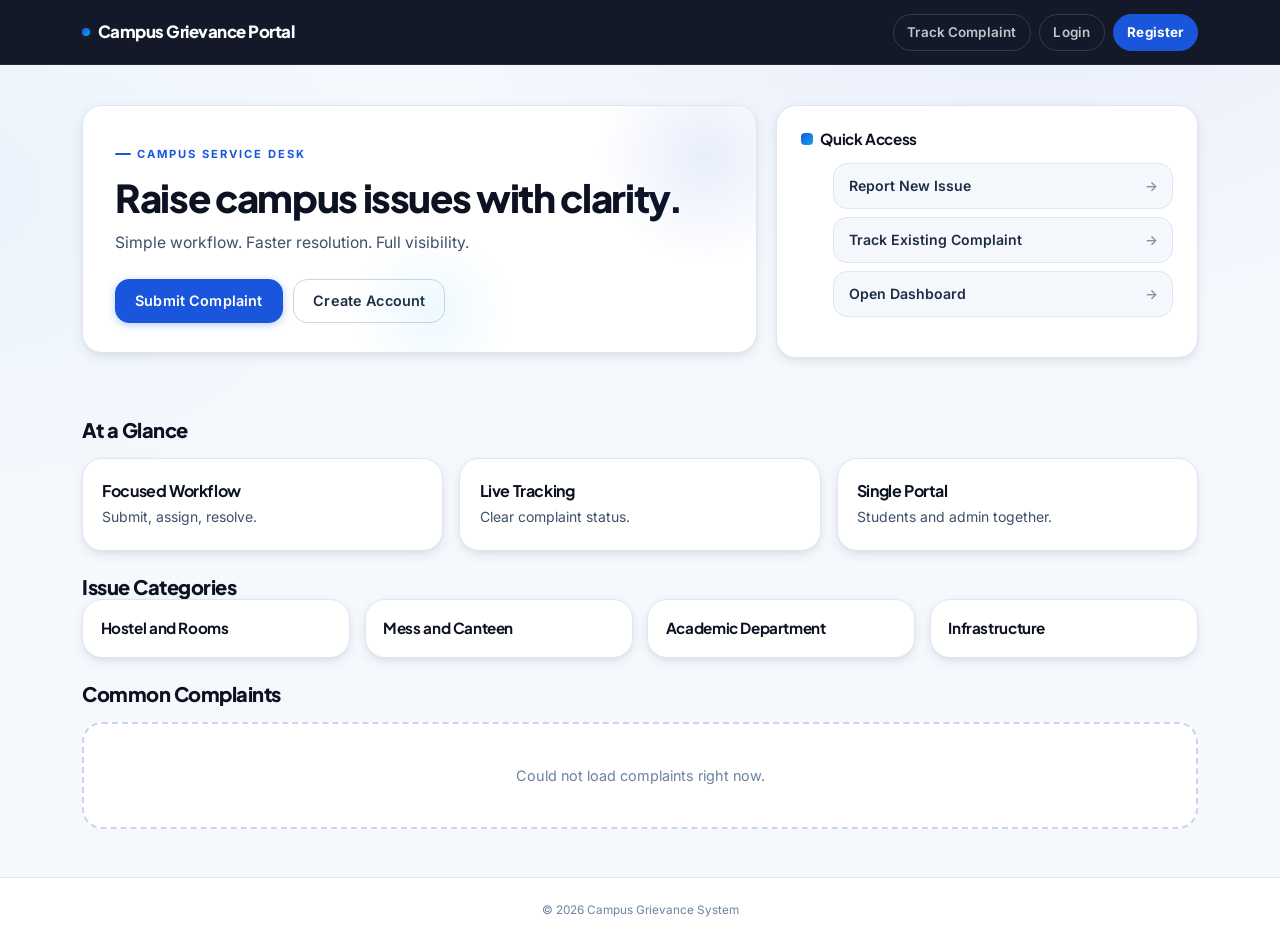
==== index.html @ 71f77e90 "Initial commit" ====
<!DOCTYPE html>
<html lang="en">
<head>
    <meta charset="UTF-8">
    <meta name="viewport" content="width=device-width, initial-scale=1.0">
    <meta name="csrf-endpoint" content="php/csrf_token.php">
    <title>Campus Issue & Grievance System</title>
    <link href="https://cdn.jsdelivr.net/npm/bootstrap@5.3.2/dist/css/bootstrap.min.css" rel="stylesheet">
    <link href="assets/css/style.css" rel="stylesheet">
</head>
<body>

<nav class="main-nav">
    <div class="container nav-row">
        <a class="brand" href="#">Campus Grievance Portal</a>
        <div class="nav-actions">
            <a href="track_status.html" class="nav-link-btn">Track Complaint</a>
            <a href="login.html" class="nav-link-btn">Login</a>
            <a href="register.html" class="nav-link-btn nav-link-btn-solid">Register</a>
        </div>
    </div>
</nav>

<header class="hero">
    <div class="container hero-grid">
        <div class="hero-main fade-slide">
            <p class="eyebrow">Campus service desk</p>
            <h1>Raise campus issues with clarity.</h1>
            <p class="hero-copy">Simple workflow. Faster resolution. Full visibility.</p>
            <div class="hero-cta">
                <a href="submit_complaint.html" class="action-btn action-btn-primary">Submit Complaint</a>
                <a href="register.html" class="action-btn">Create Account</a>
            </div>
        </div>
        <aside class="hero-panel fade-slide">
            <h2>Quick Access</h2>
            <ul class="panel-list">
                <li><a href="submit_complaint.html">Report New Issue</a></li>
                <li><a href="track_status.html">Track Existing Complaint</a></li>
                <li><a href="dashboard.html">Open Dashboard</a></li>
            </ul>
        </aside>
    </div>
</header>

<main class="container main-content">
    <section class="content-section">
        <div class="section-head">
            <h2 class="section-title">At a Glance</h2>
        </div>
        <div class="steps-grid">
            <article class="step-card">
                <h3>Focused Workflow</h3>
                <p>Submit, assign, resolve.</p>
            </article>
            <article class="step-card">
                <h3>Live Tracking</h3>
                <p>Clear complaint status.</p>
            </article>
            <article class="step-card">
                <h3>Single Portal</h3>
                <p>Students and admin together.</p>
            </article>
        </div>
    </section>

    <section class="content-section">
        <h2 class="section-title">Issue Categories</h2>
        <div class="info-grid">
            <article class="info-card">
                <h3>Hostel and Rooms</h3>
            </article>
            <article class="info-card">
                <h3>Mess and Canteen</h3>
            </article>
            <article class="info-card">
                <h3>Academic Department</h3>
            </article>
            <article class="info-card">
                <h3>Infrastructure</h3>
            </article>
        </div>
    </section>

    <section class="content-section">
        <div class="section-head">
            <h2 class="section-title">Common Complaints</h2>
        </div>
        <div id="commonComplaintsList" class="row g-3">
            <div class="col-12">
                <div class="common-empty">Loading public complaints...</div>
            </div>
        </div>
    </section>
</main>

<footer class="main-footer">
    <div class="container">
        <small>&copy; 2026 Campus Grievance System</small>
    </div>
</footer>

<script src="assets/js/csrf.js"></script>
<script>
const commonComplaintsList = document.getElementById("commonComplaintsList");

function escapeHtml(value) {
    const div = document.createElement("div");
    div.textContent = value == null ? "" : String(value);
    return div.innerHTML;
}

function renderPublicComplaints(items) {
    if (!items || items.length === 0) {
        commonComplaintsList.innerHTML = `
            <div class="col-12">
                <div class="common-empty">No public complaints available yet.</div>
            </div>
        `;
        return;
    }

    commonComplaintsList.innerHTML = items.map((item) => `
        <div class="col-12 col-lg-6">
            <div class="common-complaint-card p-3 h-100">
                <div class="d-flex justify-content-between align-items-start gap-2 mb-2">
                    <div>
                        <span class="badge text-bg-dark">${escapeHtml(item.category)}</span>
                    </div>
                    <span class="vote-pill">Upvotes: ${item.upvotes}</span>
                </div>
                <p class="mb-3 text-muted">${escapeHtml(item.description)}</p>
                <button class="btn btn-outline-primary btn-sm" onclick="upvoteComplaint(${item.id})">Upvote This Issue</button>
            </div>
        </div>
    `).join("");
}

async function loadPublicComplaints() {
    try {
        const response = await fetch("php/public_complaints_feed.php");
        const payload = await response.json();
        if (!payload.success) {
            throw new Error("Unable to load complaints");
        }
        renderPublicComplaints(payload.data);
    } catch (error) {
        commonComplaintsList.innerHTML = `
            <div class="col-12">
                <div class="common-empty">Could not load complaints right now.</div>
            </div>
        `;
    }
}

async function upvoteComplaint(complaintId) {
    const voterEmail = prompt("Enter your registered email to upvote this issue:");
    if (!voterEmail) {
        return;
    }

    try {
        const csrfToken = await window.getCsrfToken();
        const formData = new FormData();
        formData.append("complaint_id", complaintId);
        formData.append("voter_email", voterEmail);
        formData.append("csrf_token", csrfToken);

        const response = await fetch("php/upvote_complaint.php", {
            method: "POST",
            body: formData
        });
        const payload = await response.json();
        alert(payload.message || "Vote processed");
        await loadPublicComplaints();
    } catch (error) {
        alert("Unable to process upvote right now.");
    }
}

loadPublicComplaints();
</script>

</body>
</html>
---- assets/css/style.css ----
/* =====================================================
   Campus Grievance Portal — Design System v2
   Professional · Modern · Premium
   ===================================================== */

@import url("https://fonts.googleapis.com/css2?family=Inter:wght@300;400;500;600;700;800&family=Plus+Jakarta+Sans:wght@600;700;800&display=swap");

/* ─── Design Tokens ─────────────────────────────────── */
:root {
    /* Brand palette */
    --ink:           #0c1222;
    --ink-80:        #1e2d45;
    --ink-60:        #3e5068;
    --ink-40:        #6b82a0;
    --ink-20:        #a9bcd4;

    --surface:       #ffffff;
    --surface-2:     #f5f8fd;
    --surface-3:     #edf2f9;

    --border:        #dde6f2;
    --border-2:      #cad5e8;

    --primary:       #1a56db;
    --primary-dark:  #1542b3;
    --primary-soft:  #e8f0fe;
    --primary-glow:  rgba(26, 86, 219, 0.25);

    --accent:        #0ea5e9;
    --accent-soft:   #e0f7fe;

    --gold:          #f59e0b;
    --gold-soft:     #fef3c7;

    --success:       #059669;
    --success-soft:  #d1fae5;
    --warn:          #d97706;
    --danger:        #dc2626;

    /* Shadows */
    --shadow-xs:  0 1px 3px rgba(12, 18, 34, 0.06), 0 1px 2px rgba(12, 18, 34, 0.04);
    --shadow-sm:  0 4px 12px rgba(12, 18, 34, 0.08), 0 2px 4px rgba(12, 18, 34, 0.04);
    --shadow-md:  0 12px 32px rgba(12, 18, 34, 0.12), 0 4px 8px rgba(12, 18, 34, 0.06);
    --shadow-lg:  0 24px 56px rgba(12, 18, 34, 0.16), 0 8px 16px rgba(12, 18, 34, 0.08);
    --shadow-glow: 0 0 0 3px var(--primary-glow);

    /* Radii */
    --r-sm:  8px;
    --r-md:  14px;
    --r-lg:  20px;
    --r-xl:  28px;
    --r-full: 9999px;

    /* Motion */
    --ease:     cubic-bezier(0.25, 0.46, 0.45, 0.94);
    --spring:   cubic-bezier(0.34, 1.56, 0.64, 1);
    --dur-fast: 150ms;
    --dur-med:  260ms;
    --dur-slow: 420ms;
}

/* ─── Reset & Base ──────────────────────────────────── */
*, *::before, *::after { box-sizing: border-box; margin: 0; padding: 0; }

html { scroll-behavior: smooth; }

body {
    font-family: "Inter", "Segoe UI", system-ui, sans-serif;
    font-size: 15px;
    line-height: 1.65;
    color: var(--ink);
    background: var(--surface-2);
    min-height: 100vh;
    -webkit-font-smoothing: antialiased;
}

h1, h2, h3, h4, h5, h6,
.brand, .navbar-brand {
    font-family: "Plus Jakarta Sans", "Inter", sans-serif;
    letter-spacing: -0.025em;
    line-height: 1.2;
    color: var(--ink);
}

img { max-width: 100%; }
a { color: var(--primary); transition: color var(--dur-fast) var(--ease); }
a:hover { color: var(--primary-dark); }

/* ─── Page Backgrounds ──────────────────────────────── */
body {
    background:
        radial-gradient(ellipse 900px 600px at 80% -10%, rgba(26, 86, 219, 0.07) 0%, transparent 70%),
        radial-gradient(ellipse 700px 500px at -5% 20%, rgba(14, 165, 233, 0.05) 0%, transparent 65%),
        var(--surface-2);
}

.page-soft-bg {
    background:
        radial-gradient(ellipse 800px 500px at 90% -15%, rgba(26, 86, 219, 0.08) 0%, transparent 65%),
        radial-gradient(ellipse 600px 400px at -10% 30%, rgba(14, 165, 233, 0.05) 0%, transparent 60%),
        var(--surface-2);
}

/* ─── Navigation ────────────────────────────────────── */
.main-nav,
.top-nav {
    background: rgba(12, 18, 34, 0.97);
    backdrop-filter: blur(20px);
    -webkit-backdrop-filter: blur(20px);
    border-bottom: 1px solid rgba(255, 255, 255, 0.07);
    position: sticky;
    top: 0;
    z-index: 100;
}

.main-nav { padding: 0.85rem 0; }

.nav-row {
    display: flex;
    flex-wrap: wrap;
    justify-content: space-between;
    align-items: center;
    gap: 0.75rem;
}

.brand,
.navbar-brand {
    color: #fff;
    text-decoration: none;
    font-size: 1.05rem;
    font-weight: 800;
    letter-spacing: -0.03em;
    display: inline-flex;
    align-items: center;
    gap: 0.5rem;
    transition: opacity var(--dur-fast) var(--ease);
}

.brand::before,
.navbar-brand::before {
    content: "";
    display: inline-block;
    width: 8px;
    height: 8px;
    border-radius: 50%;
    background: linear-gradient(135deg, var(--primary) 0%, var(--accent) 100%);
    box-shadow: 0 0 8px var(--primary-glow);
    flex-shrink: 0;
}

.brand:hover,
.navbar-brand:hover { color: #fff; opacity: 0.85; }

.nav-actions { display: flex; flex-wrap: wrap; gap: 0.5rem; }

.nav-link-btn {
    color: rgba(255,255,255,0.75);
    text-decoration: none;
    border: 1px solid rgba(255,255,255,0.14);
    padding: 0.4rem 0.85rem;
    border-radius: var(--r-full);
    font-size: 0.84rem;
    font-weight: 600;
    transition: all var(--dur-fast) var(--ease);
    letter-spacing: 0.01em;
}

.nav-link-btn:hover {
    color: #fff;
    border-color: rgba(255,255,255,0.3);
    background: rgba(255,255,255,0.08);
}

.nav-link-btn-solid {
    background: var(--primary);
    border-color: var(--primary);
    color: #fff;
    font-weight: 700;
}

.nav-link-btn-solid:hover {
    background: var(--primary-dark);
    border-color: var(--primary-dark);
    color: #fff;
}

/* Bootstrap nav buttons override */
.navbar-dark .btn-outline-light {
    border-radius: var(--r-full);
    font-size: 0.84rem;
    font-weight: 600;
    padding: 0.38rem 0.9rem;
    border-color: rgba(255,255,255,0.22);
    color: rgba(255,255,255,0.8);
    transition: all var(--dur-fast) var(--ease);
}

.navbar-dark .btn-outline-light:hover {
    background: rgba(255,255,255,0.1);
    border-color: rgba(255,255,255,0.35);
    color: #fff;
}

/* ─── Buttons ───────────────────────────────────────── */
.btn,
.action-btn {
    font-weight: 600;
    border-radius: var(--r-md);
    transition: all var(--dur-med) var(--ease);
    position: relative;
    letter-spacing: 0.01em;
}

.action-btn {
    display: inline-flex;
    align-items: center;
    gap: 0.4rem;
    text-decoration: none;
    border: 1.5px solid var(--border-2);
    background: var(--surface);
    color: var(--ink-80);
    padding: 0.6rem 1.2rem;
    font-size: 0.9rem;
}

.action-btn:hover {
    background: var(--surface-3);
    border-color: var(--ink-20);
    color: var(--ink);
    transform: translateY(-1px);
    box-shadow: var(--shadow-sm);
}

.action-btn-primary,
.btn-primary {
    background: var(--primary) !important;
    border-color: var(--primary) !important;
    color: #fff !important;
    box-shadow: 0 2px 8px rgba(26, 86, 219, 0.3);
}

.action-btn-primary:hover,
.btn-primary:hover {
    background: var(--primary-dark) !important;
    border-color: var(--primary-dark) !important;
    color: #fff !important;
    transform: translateY(-2px);
    box-shadow: 0 6px 20px rgba(26, 86, 219, 0.4) !important;
}

.btn-outline-secondary {
    border-radius: var(--r-md);
    font-weight: 600;
    border-color: var(--border-2);
    color: var(--ink-60);
    transition: all var(--dur-fast) var(--ease);
}

.btn-outline-secondary:hover {
    background: var(--surface-3);
    border-color: var(--ink-20);
    color: var(--ink);
    transform: translateY(-1px);
}

.btn-outline-primary {
    border-radius: var(--r-md);
    font-weight: 600;
    border-color: var(--primary);
    color: var(--primary);
    transition: all var(--dur-fast) var(--ease);
}

.btn-outline-primary:hover {
    background: var(--primary-soft);
    border-color: var(--primary-dark);
    color: var(--primary-dark);
    transform: translateY(-1px);
}

/* ─── Hero Section ──────────────────────────────────── */
.hero {
    padding: 2.5rem 0 1.5rem;
}

.hero-grid {
    display: grid;
    grid-template-columns: 1.6fr 1fr;
    gap: 1.2rem;
    align-items: start;
}

/* Cards base */
.hero-main,
.hero-panel,
.info-card,
.step-card,
.auth-card,
.form-card,
.track-card,
.action-card,
.card-soft {
    background: var(--surface);
    border: 1px solid var(--border);
    border-radius: var(--r-lg);
    box-shadow: var(--shadow-sm);
    transition: box-shadow var(--dur-med) var(--ease), transform var(--dur-med) var(--ease);
}

.hero-main {
    padding: 2rem 2rem 1.8rem;
    position: relative;
    overflow: hidden;
}

.hero-main::before {
    content: "";
    position: absolute;
    top: -60px;
    right: -60px;
    width: 220px;
    height: 220px;
    border-radius: 50%;
    background: radial-gradient(circle, rgba(26, 86, 219, 0.1) 0%, transparent 70%);
    pointer-events: none;
}

.hero-main::after {
    content: "";
    position: absolute;
    bottom: -40px;
    left: 40%;
    width: 160px;
    height: 160px;
    border-radius: 50%;
    background: radial-gradient(circle, rgba(14, 165, 233, 0.07) 0%, transparent 70%);
    pointer-events: none;
}

.eyebrow {
    display: inline-flex;
    align-items: center;
    gap: 0.4rem;
    text-transform: uppercase;
    letter-spacing: 2px;
    color: var(--primary);
    font-size: 0.7rem;
    font-weight: 700;
    margin-bottom: 0.7rem;
}

.eyebrow::before {
    content: "";
    display: inline-block;
    width: 16px;
    height: 2px;
    background: var(--primary);
    border-radius: 2px;
}

.hero-main h1 {
    font-size: clamp(1.75rem, 3vw, 2.4rem);
    font-weight: 800;
    color: var(--ink);
    margin-bottom: 0.6rem;
    letter-spacing: -0.035em;
}

.hero-copy {
    color: var(--ink-60);
    max-width: 50ch;
    font-size: 0.98rem;
}

.hero-cta {
    display: flex;
    flex-wrap: wrap;
    gap: 0.65rem;
    margin-top: 1.4rem;
}

/* Hero Quick-Access Panel */
.hero-panel {
    padding: 1.5rem;
}

.hero-panel h2 {
    font-size: 0.95rem;
    font-weight: 700;
    color: var(--ink);
    margin-bottom: 0.9rem;
    display: flex;
    align-items: center;
    gap: 0.45rem;
}

.hero-panel h2::before {
    content: "";
    display: block;
    width: 12px;
    height: 12px;
    border-radius: 4px;
    background: linear-gradient(135deg, var(--primary) 0%, var(--accent) 100%);
}

.panel-list {
    list-style: none;
    display: grid;
    gap: 0.5rem;
}

.panel-list a {
    display: flex;
    align-items: center;
    justify-content: space-between;
    color: var(--ink-80);
    text-decoration: none;
    padding: 0.65rem 0.9rem;
    border: 1px solid var(--border);
    border-radius: var(--r-md);
    background: var(--surface-2);
    font-size: 0.88rem;
    font-weight: 600;
    transition: all var(--dur-fast) var(--ease);
}

.panel-list a::after {
    content: "→";
    font-size: 0.85rem;
    opacity: 0.5;
    transition: transform var(--dur-fast) var(--ease), opacity var(--dur-fast) var(--ease);
}

.panel-list a:hover {
    background: var(--primary-soft);
    border-color: rgba(26, 86, 219, 0.2);
    color: var(--primary);
}

.panel-list a:hover::after {
    transform: translateX(3px);
    opacity: 1;
}

/* ─── Main Content Area ─────────────────────────────── */
.main-content {
    padding-top: 0.75rem;
    padding-bottom: 3rem;
}

.content-section { margin-top: 1.5rem; }

.section-head {
    display: flex;
    flex-wrap: wrap;
    justify-content: space-between;
    align-items: flex-end;
    gap: 0.5rem;
    margin-bottom: 1rem;
}

.section-title {
    font-size: 1.25rem;
    font-weight: 800;
    color: var(--ink);
    letter-spacing: -0.025em;
    margin: 0;
}

/* ─── Feature / Step Cards ──────────────────────────── */
.steps-grid {
    display: grid;
    grid-template-columns: repeat(3, minmax(0, 1fr));
    gap: 1rem;
}

.step-card {
    padding: 1.4rem 1.2rem;
    position: relative;
    overflow: hidden;
}

.step-card::before {
    content: "";
    position: absolute;
    top: 0;
    left: 0;
    right: 0;
    height: 3px;
    background: linear-gradient(90deg, var(--primary) 0%, var(--accent) 100%);
    border-radius: var(--r-lg) var(--r-lg) 0 0;
    opacity: 0;
    transition: opacity var(--dur-med) var(--ease);
}

.step-card:hover {
    box-shadow: var(--shadow-md);
    transform: translateY(-3px);
}

.step-card:hover::before { opacity: 1; }

.step-card h3 {
    font-size: 1rem;
    font-weight: 700;
    margin-bottom: 0.35rem;
    color: var(--ink);
}

.step-card p {
    color: var(--ink-60);
    font-size: 0.875rem;
    margin: 0;
    line-height: 1.55;
}

.step-number {
    display: inline-grid;
    place-items: center;
    width: 32px;
    height: 32px;
    border-radius: var(--r-sm);
    background: var(--primary-soft);
    color: var(--primary);
    margin-bottom: 0.75rem;
    font-size: 0.78rem;
    font-weight: 800;
}

/* ─── Info / Category Cards ─────────────────────────── */
.info-grid {
    display: grid;
    grid-template-columns: repeat(4, minmax(0, 1fr));
    gap: 0.9rem;
}

.info-card {
    padding: 1.2rem 1.1rem;
    cursor: default;
    position: relative;
    overflow: hidden;
}

.info-card:hover {
    box-shadow: var(--shadow-md);
    transform: translateY(-3px);
    border-color: var(--border-2);
}

.info-card h3 {
    font-size: 0.95rem;
    font-weight: 700;
    margin: 0;
    color: var(--ink);
}

.info-card p {
    margin: 0.3rem 0 0;
    color: var(--ink-60);
    font-size: 0.85rem;
}

.info-card-icon {
    width: 38px;
    height: 38px;
    border-radius: var(--r-md);
    background: var(--primary-soft);
    display: flex;
    align-items: center;
    justify-content: center;
    margin-bottom: 0.75rem;
    font-size: 1.2rem;
}

/* ─── Common Complaints Feed ────────────────────────── */
.common-complaint-card {
    border: 1px solid var(--border);
    border-radius: var(--r-lg);
    background: var(--surface);
    transition: all var(--dur-med) var(--ease);
}

.common-complaint-card:hover {
    transform: translateY(-2px);
    box-shadow: var(--shadow-md);
    border-color: var(--border-2);
}

.vote-pill {
    display: inline-flex;
    align-items: center;
    gap: 0.25rem;
    background: var(--primary-soft);
    color: var(--primary);
    border: 1px solid rgba(26, 86, 219, 0.15);
    border-radius: var(--r-full);
    padding: 0.2rem 0.55rem;
    font-size: 0.76rem;
    font-weight: 700;
}

.common-empty {
    border: 2px dashed var(--border-2);
    border-radius: var(--r-lg);
    background: var(--surface);
    color: var(--ink-40);
    text-align: center;
    padding: 2.5rem 1rem;
    font-size: 0.9rem;
}

/* ─── Footer ────────────────────────────────────────── */
.main-footer {
    border-top: 1px solid var(--border);
    color: var(--ink-40);
    padding: 1.2rem 0;
    background: var(--surface);
    text-align: center;
    font-size: 0.84rem;
}

/* ─── Auth / Form Wrap ──────────────────────────────── */
.auth-wrap,
.form-wrap,
.track-wrap,
.dash-wrap {
    padding: 3rem 0;
    min-height: calc(100vh - 64px);
    display: flex;
    align-items: center;
}

.auth-card,
.form-card,
.track-card {
    border: 1px solid var(--border);
    box-shadow: var(--shadow-lg);
    overflow: hidden;
}

/* Auth/Form Card Headers */
.auth-head,
.form-head,
.track-head {
    background: linear-gradient(135deg, var(--ink) 0%, var(--ink-80) 100%);
    color: #fff;
    padding: 1.6rem 1.75rem;
    position: relative;
    overflow: hidden;
}

.auth-head::before,
.form-head::before,
.track-head::before {
    content: "";
    position: absolute;
    top: -40px;
    right: -40px;
    width: 130px;
    height: 130px;
    border-radius: 50%;
    background: radial-gradient(circle, rgba(26, 86, 219, 0.3) 0%, transparent 70%);
}

.auth-head h3,
.form-head h3,
.track-head h3 {
    color: #fff;
    font-size: 1.3rem;
    font-weight: 800;
    margin-bottom: 0.2rem;
}

.auth-head p,
.form-head p,
.track-head p {
    color: rgba(255,255,255,0.65);
    font-size: 0.875rem;
    margin: 0;
}

/* ─── Form Controls ─────────────────────────────────── */
.form-control,
.form-select {
    border-radius: var(--r-md);
    border: 1.5px solid var(--border);
    padding: 0.7rem 0.95rem;
    font-size: 0.9rem;
    font-family: inherit;
    color: var(--ink);
    background: var(--surface);
    transition: all var(--dur-fast) var(--ease);
    line-height: 1.5;
}

.form-control::placeholder { color: var(--ink-20); }

.form-control:focus,
.form-select:focus {
    border-color: var(--primary);
    box-shadow: 0 0 0 3px var(--primary-glow);
    outline: none;
    background: var(--surface);
}

.form-label {
    font-weight: 600;
    font-size: 0.875rem;
    color: var(--ink-80);
    margin-bottom: 0.4rem;
}

.form-check-input:checked {
    background-color: var(--primary);
    border-color: var(--primary);
}

/* ─── Submission Guide (grievance shell) ─────────────── */
.grievance-shell {
    background: linear-gradient(135deg, var(--ink) 0%, var(--ink-80) 100%);
    color: #fff;
    border-radius: var(--r-lg);
    box-shadow: var(--shadow-lg);
    position: relative;
    overflow: hidden;
}

.grievance-shell::before {
    content: "";
    position: absolute;
    top: -50px;
    right: -50px;
    width: 160px;
    height: 160px;
    border-radius: 50%;
    background: radial-gradient(circle, rgba(26, 86, 219, 0.35) 0%, transparent 70%);
}

.grievance-shell .feature-dot {
    width: 8px;
    height: 8px;
    border-radius: 50%;
    background: var(--gold);
    margin-top: 0.45rem;
    box-shadow: 0 0 6px rgba(245, 158, 11, 0.5);
    flex-shrink: 0;
}

.grievance-upload {
    border: 2px dashed var(--border-2);
    background: var(--surface-2);
    border-radius: var(--r-md);
    padding: 1rem 1.1rem;
    transition: border-color var(--dur-fast) var(--ease), background var(--dur-fast) var(--ease);
}

.grievance-upload:hover,
.grievance-upload:focus-within {
    border-color: var(--primary);
    background: var(--primary-soft);
}

.grievance-upload small,
.form-note { color: var(--ink-40); font-size: 0.8rem; }

/* ─── Tip / Helper Box ──────────────────────────────── */
.tip-box,
.helper {
    background: var(--surface-3);
    border: 1px solid var(--border);
    border-left: 3px solid var(--primary);
    border-radius: 0 var(--r-md) var(--r-md) 0;
    font-size: 0.875rem;
    color: var(--ink-60);
}

/* ─── Dashboard ─────────────────────────────────────── */
.hero-card.dashboard {
    background: linear-gradient(135deg, var(--ink) 0%, #1e3a6e 100%);
    border: none;
    border-radius: var(--r-lg);
    box-shadow: var(--shadow-lg);
    position: relative;
    overflow: hidden;
}

.hero-card.dashboard::before {
    content: "";
    position: absolute;
    top: -60px;
    right: -60px;
    width: 200px;
    height: 200px;
    border-radius: 50%;
    background: radial-gradient(circle, rgba(26, 86, 219, 0.4) 0%, transparent 70%);
}

.hero-card.dashboard .card-body h1 { color: #fff; }
.hero-card.dashboard .card-body p  { color: rgba(255,255,255,0.65); }

.action-card {
    transition: transform var(--dur-med) var(--ease), box-shadow var(--dur-med) var(--ease);
    position: relative;
    overflow: hidden;
}

.action-card::before {
    content: "";
    position: absolute;
    bottom: 0;
    left: 0;
    right: 0;
    height: 3px;
    background: linear-gradient(90deg, var(--primary) 0%, var(--accent) 100%);
    transform: scaleX(0);
    transition: transform var(--dur-med) var(--ease);
    transform-origin: left;
    border-radius: 0 0 var(--r-lg) var(--r-lg);
}

.action-card:hover {
    transform: translateY(-4px);
    box-shadow: var(--shadow-lg);
}

.action-card:hover::before { transform: scaleX(1); }

.action-card h5 {
    font-size: 1.05rem;
    font-weight: 700;
    margin-bottom: 0.6rem;
    color: var(--ink);
}

.action-card p {
    color: var(--ink-60);
    font-size: 0.875rem;
    margin-bottom: 1rem;
}

/* ─── Admin Table ───────────────────────────────────── */
.admin-table thead {
    background: var(--ink);
    color: #fff;
}

.admin-table thead th {
    font-size: 0.78rem;
    font-weight: 700;
    letter-spacing: 0.05em;
    text-transform: uppercase;
    border-bottom: 0;
    padding: 0.85rem 1rem;
    color: rgba(255,255,255,0.85);
}

.admin-table td,
.admin-table th {
    border-color: var(--border);
    vertical-align: middle;
    padding: 0.8rem 1rem;
    font-size: 0.875rem;
}

.admin-table tbody tr {
    transition: background var(--dur-fast) var(--ease);
}

.admin-table tbody tr:hover { background: var(--primary-soft); }

.status-select {
    min-width: 130px;
    font-size: 0.84rem;
}

/* ─── Badge overrides ───────────────────────────────── */
.badge.text-bg-dark {
    background: var(--ink) !important;
    color: #fff !important;
    font-size: 0.72rem;
    font-weight: 600;
    letter-spacing: 0.03em;
    padding: 0.3em 0.65em;
    border-radius: var(--r-sm);
}

/* ─── Animations ────────────────────────────────────── */
.fade-slide {
    animation: fadeSlideIn var(--dur-slow) var(--ease) both;
}

@keyframes fadeSlideIn {
    from { opacity: 0; transform: translateY(14px); }
    to   { opacity: 1; transform: translateY(0); }
}

/* ─── Responsive ────────────────────────────────────── */
@media (max-width: 991.98px) {
    .hero-grid { grid-template-columns: 1fr; }
    .info-grid { grid-template-columns: repeat(2, minmax(0, 1fr)); }
    .steps-grid { grid-template-columns: 1fr 1fr; }

    .auth-wrap,
    .form-wrap,
    .track-wrap,
    .dash-wrap {
        align-items: flex-start;
        padding: 2rem 0;
    }
}

@media (max-width: 575.98px) {
    .main-nav { padding: 0.7rem 0; }
    .brand, .navbar-brand { font-size: 0.93rem; }
    .hero { padding: 1.75rem 0 1rem; }
    .hero-main { padding: 1.4rem 1.25rem 1.2rem; }
    .hero-panel { padding: 1.2rem; }
    .hero-main h1 { font-size: 1.5rem; }
    .info-grid { grid-template-columns: 1fr 1fr; }
    .steps-grid { grid-template-columns: 1fr; }
    .section-title { font-size: 1.1rem; }
    .auth-wrap, .form-wrap, .track-wrap, .dash-wrap { padding: 1.5rem 0; min-height: auto; }
    .auth-head, .form-head, .track-head { padding: 1.25rem 1.25rem; }
    .grievance-shell { padding: 1.25rem !important; }
}
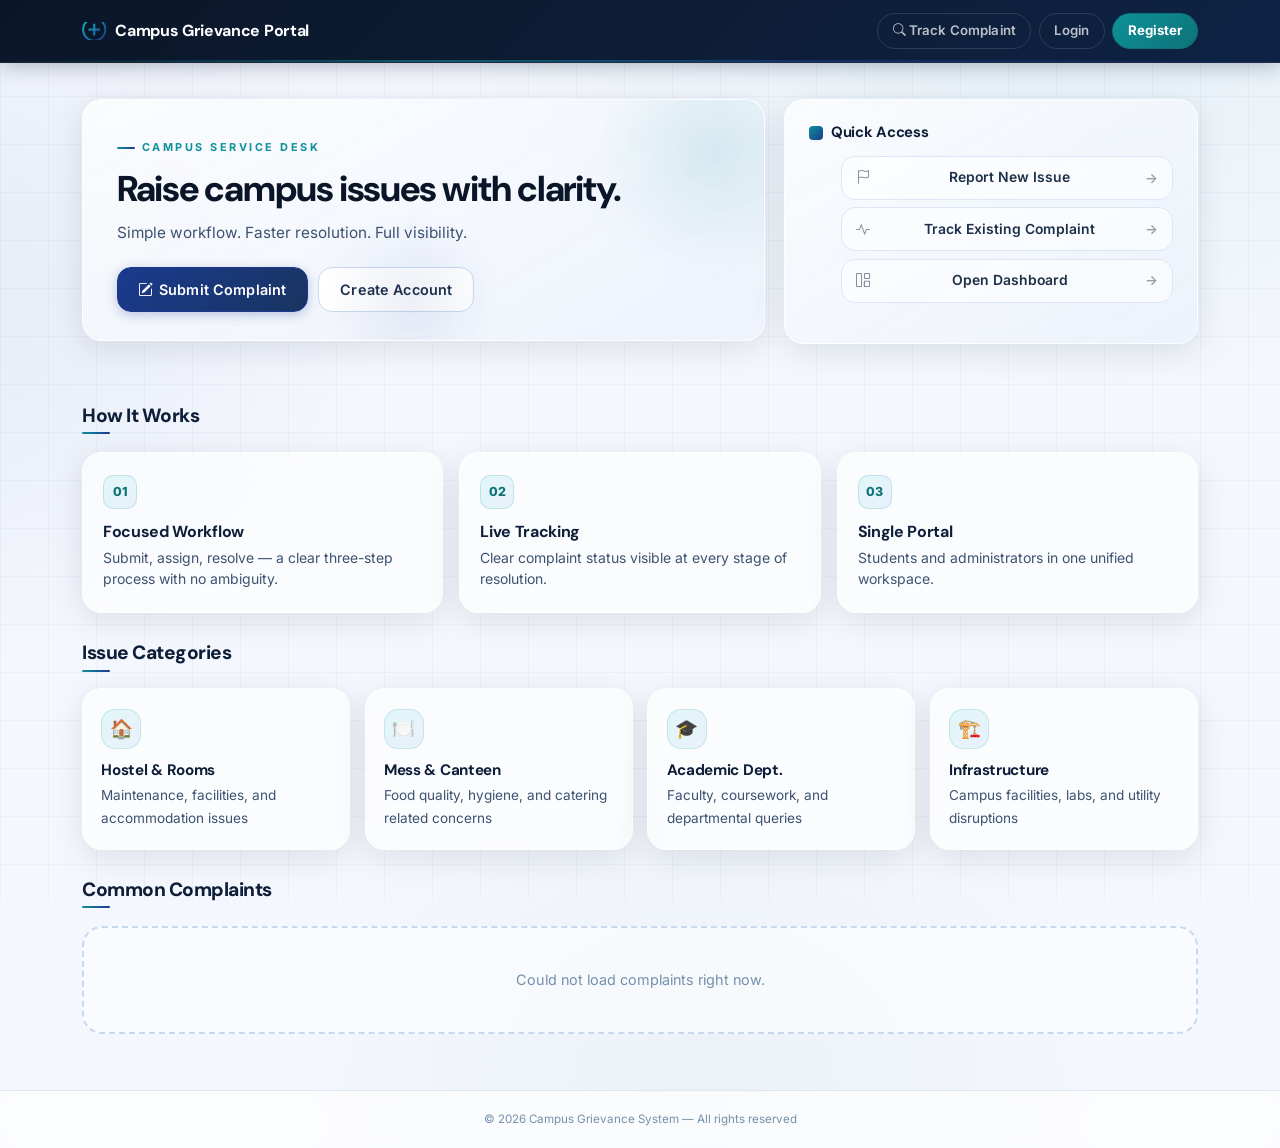
==== commit c3850685: "feat+security: UI redesign (navy/teal glassmorphism) + full security hardening UI Changes: - New des" ====
--- a/index.html
+++ b/index.html
@@ -1,185 +1,210 @@
 <!DOCTYPE html>
 <html lang="en">
+
 <head>
     <meta charset="UTF-8">
     <meta name="viewport" content="width=device-width, initial-scale=1.0">
     <meta name="csrf-endpoint" content="php/csrf_token.php">
-    <title>Campus Issue & Grievance System</title>
+    <meta name="description" content="Campus Grievance Portal — Submit, track, and resolve campus issues with a simple, transparent workflow.">
+    <title>Campus Issue &amp; Grievance System</title>
     <link href="https://cdn.jsdelivr.net/npm/bootstrap@5.3.2/dist/css/bootstrap.min.css" rel="stylesheet">
+    <link href="https://cdn.jsdelivr.net/npm/bootstrap-icons@1.11.3/font/bootstrap-icons.min.css" rel="stylesheet">
     <link href="assets/css/style.css" rel="stylesheet">
 </head>
+
 <body>
 
-<nav class="main-nav">
-    <div class="container nav-row">
-        <a class="brand" href="#">Campus Grievance Portal</a>
-        <div class="nav-actions">
-            <a href="track_status.html" class="nav-link-btn">Track Complaint</a>
-            <a href="login.html" class="nav-link-btn">Login</a>
-            <a href="register.html" class="nav-link-btn nav-link-btn-solid">Register</a>
-        </div>
-    </div>
-</nav>
-
-<header class="hero">
-    <div class="container hero-grid">
-        <div class="hero-main fade-slide">
-            <p class="eyebrow">Campus service desk</p>
-            <h1>Raise campus issues with clarity.</h1>
-            <p class="hero-copy">Simple workflow. Faster resolution. Full visibility.</p>
-            <div class="hero-cta">
-                <a href="submit_complaint.html" class="action-btn action-btn-primary">Submit Complaint</a>
-                <a href="register.html" class="action-btn">Create Account</a>
-            </div>
-        </div>
-        <aside class="hero-panel fade-slide">
-            <h2>Quick Access</h2>
-            <ul class="panel-list">
-                <li><a href="submit_complaint.html">Report New Issue</a></li>
-                <li><a href="track_status.html">Track Existing Complaint</a></li>
-                <li><a href="dashboard.html">Open Dashboard</a></li>
-            </ul>
-        </aside>
-    </div>
-</header>
-
-<main class="container main-content">
-    <section class="content-section">
-        <div class="section-head">
-            <h2 class="section-title">At a Glance</h2>
-        </div>
-        <div class="steps-grid">
-            <article class="step-card">
-                <h3>Focused Workflow</h3>
-                <p>Submit, assign, resolve.</p>
-            </article>
-            <article class="step-card">
-                <h3>Live Tracking</h3>
-                <p>Clear complaint status.</p>
-            </article>
-            <article class="step-card">
-                <h3>Single Portal</h3>
-                <p>Students and admin together.</p>
-            </article>
-        </div>
-    </section>
-
-    <section class="content-section">
-        <h2 class="section-title">Issue Categories</h2>
-        <div class="info-grid">
-            <article class="info-card">
-                <h3>Hostel and Rooms</h3>
-            </article>
-            <article class="info-card">
-                <h3>Mess and Canteen</h3>
-            </article>
-            <article class="info-card">
-                <h3>Academic Department</h3>
-            </article>
-            <article class="info-card">
-                <h3>Infrastructure</h3>
-            </article>
-        </div>
-    </section>
-
-    <section class="content-section">
-        <div class="section-head">
-            <h2 class="section-title">Common Complaints</h2>
-        </div>
-        <div id="commonComplaintsList" class="row g-3">
-            <div class="col-12">
-                <div class="common-empty">Loading public complaints...</div>
-            </div>
-        </div>
-    </section>
-</main>
-
-<footer class="main-footer">
-    <div class="container">
-        <small>&copy; 2026 Campus Grievance System</small>
-    </div>
-</footer>
-
-<script src="assets/js/csrf.js"></script>
-<script>
-const commonComplaintsList = document.getElementById("commonComplaintsList");
-
-function escapeHtml(value) {
-    const div = document.createElement("div");
-    div.textContent = value == null ? "" : String(value);
-    return div.innerHTML;
-}
-
-function renderPublicComplaints(items) {
-    if (!items || items.length === 0) {
-        commonComplaintsList.innerHTML = `
+    <nav class="main-nav">
+        <div class="container nav-row">
+            <a class="brand" href="#">Campus Grievance Portal</a>
+            <div class="nav-actions">
+                <a href="track_status.html" class="nav-link-btn">
+                    <i class="bi bi-search" style="font-size:0.8rem;"></i> Track Complaint
+                </a>
+                <a href="login.html" class="nav-link-btn">Login</a>
+                <a href="register.html" class="nav-link-btn nav-link-btn-solid">Register</a>
+            </div>
+        </div>
+    </nav>
+
+    <header class="hero">
+        <div class="container hero-grid">
+            <div class="hero-main fade-slide">
+                <p class="eyebrow">Campus service desk</p>
+                <h1>Raise campus issues with clarity.</h1>
+                <p class="hero-copy">Simple workflow. Faster resolution. Full visibility.</p>
+                <div class="hero-cta">
+                    <a href="submit_complaint.html" class="action-btn action-btn-primary">
+                        <i class="bi bi-pencil-square"></i> Submit Complaint
+                    </a>
+                    <a href="register.html" class="action-btn">Create Account</a>
+                </div>
+            </div>
+            <aside class="hero-panel fade-slide">
+                <h2>Quick Access</h2>
+                <ul class="panel-list">
+                    <li><a href="submit_complaint.html"><i class="bi bi-flag" style="opacity:0.6;margin-right:0.3rem;"></i>Report New Issue</a></li>
+                    <li><a href="track_status.html"><i class="bi bi-activity" style="opacity:0.6;margin-right:0.3rem;"></i>Track Existing Complaint</a></li>
+                    <li><a href="dashboard.html"><i class="bi bi-grid-1x2" style="opacity:0.6;margin-right:0.3rem;"></i>Open Dashboard</a></li>
+                </ul>
+            </aside>
+        </div>
+    </header>
+
+    <main class="container main-content">
+        <section class="content-section">
+            <div class="section-head">
+                <h2 class="section-title">How It Works</h2>
+            </div>
+            <div class="steps-grid">
+                <article class="step-card">
+                    <div class="step-number">01</div>
+                    <h3>Focused Workflow</h3>
+                    <p>Submit, assign, resolve — a clear three-step process with no ambiguity.</p>
+                </article>
+                <article class="step-card">
+                    <div class="step-number">02</div>
+                    <h3>Live Tracking</h3>
+                    <p>Clear complaint status visible at every stage of resolution.</p>
+                </article>
+                <article class="step-card">
+                    <div class="step-number">03</div>
+                    <h3>Single Portal</h3>
+                    <p>Students and administrators in one unified workspace.</p>
+                </article>
+            </div>
+        </section>
+
+        <section class="content-section">
+            <h2 class="section-title">Issue Categories</h2>
+            <div class="info-grid mt-3">
+                <article class="info-card">
+                    <div class="info-card-icon">🏠</div>
+                    <h3>Hostel &amp; Rooms</h3>
+                    <p>Maintenance, facilities, and accommodation issues</p>
+                </article>
+                <article class="info-card">
+                    <div class="info-card-icon">🍽️</div>
+                    <h3>Mess &amp; Canteen</h3>
+                    <p>Food quality, hygiene, and catering related concerns</p>
+                </article>
+                <article class="info-card">
+                    <div class="info-card-icon">🎓</div>
+                    <h3>Academic Dept.</h3>
+                    <p>Faculty, coursework, and departmental queries</p>
+                </article>
+                <article class="info-card">
+                    <div class="info-card-icon">🏗️</div>
+                    <h3>Infrastructure</h3>
+                    <p>Campus facilities, labs, and utility disruptions</p>
+                </article>
+            </div>
+        </section>
+
+        <section class="content-section">
+            <div class="section-head">
+                <h2 class="section-title">Common Complaints</h2>
+            </div>
+            <div id="commonComplaintsList" class="row g-3">
+                <div class="col-12">
+                    <div class="common-empty">
+                        <i class="bi bi-arrow-repeat" style="font-size:1.4rem;display:block;margin-bottom:0.5rem;opacity:0.4;"></i>
+                        Loading public complaints...
+                    </div>
+                </div>
+            </div>
+        </section>
+    </main>
+
+    <footer class="main-footer">
+        <div class="container">
+            <small>&copy; 2026 Campus Grievance System &mdash; All rights reserved</small>
+        </div>
+    </footer>
+
+    <script src="assets/js/csrf.js"></script>
+    <script>
+        const commonComplaintsList = document.getElementById("commonComplaintsList");
+
+        function escapeHtml(value) {
+            const div = document.createElement("div");
+            div.textContent = value == null ? "" : String(value);
+            return div.innerHTML;
+        }
+
+        function renderPublicComplaints(items) {
+            if (!items || items.length === 0) {
+                commonComplaintsList.innerHTML = `
             <div class="col-12">
                 <div class="common-empty">No public complaints available yet.</div>
             </div>
         `;
-        return;
-    }
-
-    commonComplaintsList.innerHTML = items.map((item) => `
+                return;
+            }
+
+            commonComplaintsList.innerHTML = items.map((item) => `
         <div class="col-12 col-lg-6">
             <div class="common-complaint-card p-3 h-100">
                 <div class="d-flex justify-content-between align-items-start gap-2 mb-2">
                     <div>
                         <span class="badge text-bg-dark">${escapeHtml(item.category)}</span>
                     </div>
-                    <span class="vote-pill">Upvotes: ${item.upvotes}</span>
+                    <span class="vote-pill"><i class="bi bi-hand-thumbs-up"></i> ${item.upvotes}</span>
                 </div>
                 <p class="mb-3 text-muted">${escapeHtml(item.description)}</p>
-                <button class="btn btn-outline-primary btn-sm" onclick="upvoteComplaint(${item.id})">Upvote This Issue</button>
+                <button class="btn btn-outline-primary btn-sm" onclick="upvoteComplaint(${item.id})">
+                    <i class="bi bi-hand-thumbs-up"></i> Upvote This Issue
+                </button>
             </div>
         </div>
     `).join("");
-}
-
-async function loadPublicComplaints() {
-    try {
-        const response = await fetch("php/public_complaints_feed.php");
-        const payload = await response.json();
-        if (!payload.success) {
-            throw new Error("Unable to load complaints");
-        }
-        renderPublicComplaints(payload.data);
-    } catch (error) {
-        commonComplaintsList.innerHTML = `
+        }
+
+        async function loadPublicComplaints() {
+            try {
+                const response = await fetch("php/public_complaints_feed.php");
+                const payload = await response.json();
+                if (!payload.success) {
+                    throw new Error("Unable to load complaints");
+                }
+                renderPublicComplaints(payload.data);
+            } catch (error) {
+                commonComplaintsList.innerHTML = `
             <div class="col-12">
                 <div class="common-empty">Could not load complaints right now.</div>
             </div>
         `;
-    }
-}
-
-async function upvoteComplaint(complaintId) {
-    const voterEmail = prompt("Enter your registered email to upvote this issue:");
-    if (!voterEmail) {
-        return;
-    }
-
-    try {
-        const csrfToken = await window.getCsrfToken();
-        const formData = new FormData();
-        formData.append("complaint_id", complaintId);
-        formData.append("voter_email", voterEmail);
-        formData.append("csrf_token", csrfToken);
-
-        const response = await fetch("php/upvote_complaint.php", {
-            method: "POST",
-            body: formData
-        });
-        const payload = await response.json();
-        alert(payload.message || "Vote processed");
-        await loadPublicComplaints();
-    } catch (error) {
-        alert("Unable to process upvote right now.");
-    }
-}
-
-loadPublicComplaints();
-</script>
+            }
+        }
+
+        async function upvoteComplaint(complaintId) {
+            const voterEmail = prompt("Enter your registered email to upvote this issue:");
+            if (!voterEmail) {
+                return;
+            }
+
+            try {
+                const csrfToken = await window.getCsrfToken();
+                const formData = new FormData();
+                formData.append("complaint_id", complaintId);
+                formData.append("voter_email", voterEmail);
+                formData.append("csrf_token", csrfToken);
+
+                const response = await fetch("php/upvote_complaint.php", {
+                    method: "POST",
+                    body: formData
+                });
+                const payload = await response.json();
+                alert(payload.message || "Vote processed");
+                await loadPublicComplaints();
+            } catch (error) {
+                alert("Unable to process upvote right now.");
+            }
+        }
+
+        loadPublicComplaints();
+    </script>
 
 </body>
-</html>
+
+</html>
--- a/assets/css/style.css
+++ b/assets/css/style.css
@@ -1,66 +1,96 @@
 /* =====================================================
-   Campus Grievance Portal — Design System v2
-   Professional · Modern · Premium
+   Campus Grievance Portal — Design System v3
+   Institutional · Clean · Professional
    ===================================================== */
 
-@import url("https://fonts.googleapis.com/css2?family=Inter:wght@300;400;500;600;700;800&family=Plus+Jakarta+Sans:wght@600;700;800&display=swap");
+@import url("https://fonts.googleapis.com/css2?family=Inter:ital,opsz,wght@0,14..32,300;0,14..32,400;0,14..32,500;0,14..32,600;0,14..32,700;0,14..32,800&family=DM+Sans:wght@500;600;700;800&display=swap");
 
 /* ─── Design Tokens ─────────────────────────────────── */
 :root {
-    /* Brand palette */
-    --ink:           #0c1222;
-    --ink-80:        #1e2d45;
-    --ink-60:        #3e5068;
-    --ink-40:        #6b82a0;
-    --ink-20:        #a9bcd4;
-
-    --surface:       #ffffff;
-    --surface-2:     #f5f8fd;
-    --surface-3:     #edf2f9;
-
-    --border:        #dde6f2;
-    --border-2:      #cad5e8;
-
-    --primary:       #1a56db;
-    --primary-dark:  #1542b3;
-    --primary-soft:  #e8f0fe;
-    --primary-glow:  rgba(26, 86, 219, 0.25);
-
-    --accent:        #0ea5e9;
-    --accent-soft:   #e0f7fe;
-
-    --gold:          #f59e0b;
-    --gold-soft:     #fef3c7;
-
-    --success:       #059669;
-    --success-soft:  #d1fae5;
-    --warn:          #d97706;
-    --danger:        #dc2626;
+    /* Core navy / teal palette */
+    --navy-900: #0a1628;
+    --navy-800: #0e1e38;
+    --navy-700: #132646;
+    --navy-600: #1a3460;
+    --navy-500: #1e4080;
+    --navy-400: #2a5598;
+
+    --teal-600: #0d7377;
+    --teal-500: #0e9199;
+    --teal-400: #14b8c0;
+    --teal-300: #4dcdd4;
+    --teal-soft: #e0f7f9;
+    --teal-glow: rgba(14, 145, 153, 0.22);
+
+    --primary:      #1a3a8f;
+    --primary-dark: #0e2464;
+    --primary-soft: #eaf0fb;
+    --primary-glow: rgba(26, 58, 143, 0.22);
+
+    --accent:      #0e9199;
+    --accent-dark: #0d7377;
+    --accent-soft: #e0f7f9;
+
+    /* Surface & bg */
+    --surface:   #ffffff;
+    --surface-2: #f4f7fd;
+    --surface-3: #eaeff9;
+
+    /* Text */
+    --ink:    #0d1b2a;
+    --ink-80: #1e3048;
+    --ink-60: #3d5270;
+    --ink-40: #7590ad;
+    --ink-20: #b3c4d8;
+
+    /* Borders */
+    --border:   #dce6f4;
+    --border-2: #c8d8ee;
+
+    /* Semantic */
+    --success:      #0f8a5f;
+    --success-soft: #d1f4e8;
+    --warn:         #c27b00;
+    --warn-soft:    #fef3c7;
+    --danger:       #c0392b;
+    --danger-soft:  #fde8e6;
+
+    /* Glassmorphism */
+    --glass-bg:     rgba(255, 255, 255, 0.62);
+    --glass-border: rgba(255, 255, 255, 0.75);
+    --glass-shadow: 0 8px 32px rgba(10, 22, 40, 0.10);
 
     /* Shadows */
-    --shadow-xs:  0 1px 3px rgba(12, 18, 34, 0.06), 0 1px 2px rgba(12, 18, 34, 0.04);
-    --shadow-sm:  0 4px 12px rgba(12, 18, 34, 0.08), 0 2px 4px rgba(12, 18, 34, 0.04);
-    --shadow-md:  0 12px 32px rgba(12, 18, 34, 0.12), 0 4px 8px rgba(12, 18, 34, 0.06);
-    --shadow-lg:  0 24px 56px rgba(12, 18, 34, 0.16), 0 8px 16px rgba(12, 18, 34, 0.08);
+    --shadow-xs: 0 1px 3px rgba(10, 22, 40, 0.06), 0 1px 2px rgba(10, 22, 40, 0.04);
+    --shadow-sm: 0 4px 16px rgba(10, 22, 40, 0.08), 0 2px 6px rgba(10, 22, 40, 0.04);
+    --shadow-md: 0 10px 30px rgba(10, 22, 40, 0.11), 0 4px 10px rgba(10, 22, 40, 0.06);
+    --shadow-lg: 0 20px 50px rgba(10, 22, 40, 0.14), 0 8px 18px rgba(10, 22, 40, 0.07);
     --shadow-glow: 0 0 0 3px var(--primary-glow);
+    --shadow-teal-glow: 0 0 0 3px var(--teal-glow);
 
     /* Radii */
-    --r-sm:  8px;
-    --r-md:  14px;
-    --r-lg:  20px;
-    --r-xl:  28px;
+    --r-xs:   6px;
+    --r-sm:   10px;
+    --r-md:   14px;
+    --r-lg:   20px;
+    --r-xl:   28px;
     --r-full: 9999px;
 
     /* Motion */
     --ease:     cubic-bezier(0.25, 0.46, 0.45, 0.94);
-    --spring:   cubic-bezier(0.34, 1.56, 0.64, 1);
-    --dur-fast: 150ms;
-    --dur-med:  260ms;
-    --dur-slow: 420ms;
+    --dur-fast: 140ms;
+    --dur-med:  240ms;
+    --dur-slow: 380ms;
 }
 
 /* ─── Reset & Base ──────────────────────────────────── */
-*, *::before, *::after { box-sizing: border-box; margin: 0; padding: 0; }
+*,
+*::before,
+*::after {
+    box-sizing: border-box;
+    margin: 0;
+    padding: 0;
+}
 
 html { scroll-behavior: smooth; }
 
@@ -69,51 +99,84 @@
     font-size: 15px;
     line-height: 1.65;
     color: var(--ink);
-    background: var(--surface-2);
+    background-color: var(--surface-2);
     min-height: 100vh;
     -webkit-font-smoothing: antialiased;
 }
 
+/* Grid texture overlay on body */
+body::before {
+    content: "";
+    position: fixed;
+    inset: 0;
+    pointer-events: none;
+    z-index: 0;
+    background-image:
+        linear-gradient(rgba(26, 58, 143, 0.035) 1px, transparent 1px),
+        linear-gradient(90deg, rgba(26, 58, 143, 0.035) 1px, transparent 1px);
+    background-size: 48px 48px;
+}
+
 h1, h2, h3, h4, h5, h6,
 .brand, .navbar-brand {
-    font-family: "Plus Jakarta Sans", "Inter", sans-serif;
-    letter-spacing: -0.025em;
+    font-family: "DM Sans", "Inter", sans-serif;
+    letter-spacing: -0.02em;
     line-height: 1.2;
     color: var(--ink);
 }
 
 img { max-width: 100%; }
-a { color: var(--primary); transition: color var(--dur-fast) var(--ease); }
+
+a {
+    color: var(--primary);
+    transition: color var(--dur-fast) var(--ease);
+}
 a:hover { color: var(--primary-dark); }
 
 /* ─── Page Backgrounds ──────────────────────────────── */
 body {
     background:
-        radial-gradient(ellipse 900px 600px at 80% -10%, rgba(26, 86, 219, 0.07) 0%, transparent 70%),
-        radial-gradient(ellipse 700px 500px at -5% 20%, rgba(14, 165, 233, 0.05) 0%, transparent 65%),
+        radial-gradient(ellipse 1000px 700px at 85% -5%, rgba(14, 145, 153, 0.07) 0%, transparent 65%),
+        radial-gradient(ellipse 800px 600px at -10% 25%, rgba(26, 58, 143, 0.07) 0%, transparent 65%),
+        radial-gradient(ellipse 600px 500px at 55% 95%, rgba(14, 115, 119, 0.04) 0%, transparent 70%),
         var(--surface-2);
 }
 
 .page-soft-bg {
     background:
-        radial-gradient(ellipse 800px 500px at 90% -15%, rgba(26, 86, 219, 0.08) 0%, transparent 65%),
-        radial-gradient(ellipse 600px 400px at -10% 30%, rgba(14, 165, 233, 0.05) 0%, transparent 60%),
+        radial-gradient(ellipse 900px 600px at 90% -10%, rgba(14, 145, 153, 0.08) 0%, transparent 60%),
+        radial-gradient(ellipse 700px 500px at -5% 30%, rgba(26, 58, 143, 0.07) 0%, transparent 60%),
         var(--surface-2);
 }
 
 /* ─── Navigation ────────────────────────────────────── */
 .main-nav,
 .top-nav {
-    background: rgba(12, 18, 34, 0.97);
-    backdrop-filter: blur(20px);
-    -webkit-backdrop-filter: blur(20px);
+    background: linear-gradient(135deg, var(--navy-900) 0%, var(--navy-800) 60%, #0d2244 100%);
     border-bottom: 1px solid rgba(255, 255, 255, 0.07);
+    backdrop-filter: blur(16px);
+    -webkit-backdrop-filter: blur(16px);
     position: sticky;
     top: 0;
     z-index: 100;
-}
-
-.main-nav { padding: 0.85rem 0; }
+    box-shadow: 0 2px 20px rgba(10, 22, 40, 0.3);
+}
+
+.main-nav { padding: 0.8rem 0; }
+
+/* teal accent underline on nav */
+.main-nav::after,
+.top-nav::after {
+    content: "";
+    display: block;
+    position: absolute;
+    bottom: 0;
+    left: 0;
+    right: 0;
+    height: 2px;
+    background: linear-gradient(90deg, transparent 0%, var(--teal-500) 35%, var(--primary) 65%, transparent 100%);
+    opacity: 0.55;
+}
 
 .nav-row {
     display: flex;
@@ -127,39 +190,43 @@
 .navbar-brand {
     color: #fff;
     text-decoration: none;
-    font-size: 1.05rem;
-    font-weight: 800;
-    letter-spacing: -0.03em;
+    font-size: 1rem;
+    font-weight: 700;
+    letter-spacing: -0.02em;
     display: inline-flex;
     align-items: center;
-    gap: 0.5rem;
+    gap: 0.6rem;
     transition: opacity var(--dur-fast) var(--ease);
 }
 
+/* Icon badge for brand */
 .brand::before,
 .navbar-brand::before {
-    content: "";
-    display: inline-block;
-    width: 8px;
-    height: 8px;
-    border-radius: 50%;
-    background: linear-gradient(135deg, var(--primary) 0%, var(--accent) 100%);
-    box-shadow: 0 0 8px var(--primary-glow);
+    content: "⊕";
+    font-size: 1.1rem;
+    background: linear-gradient(135deg, var(--teal-400) 0%, var(--primary) 100%);
+    -webkit-background-clip: text;
+    background-clip: text;
+    -webkit-text-fill-color: transparent;
     flex-shrink: 0;
+    line-height: 1;
 }
 
 .brand:hover,
-.navbar-brand:hover { color: #fff; opacity: 0.85; }
-
-.nav-actions { display: flex; flex-wrap: wrap; gap: 0.5rem; }
+.navbar-brand:hover {
+    color: #fff;
+    opacity: 0.85;
+}
+
+.nav-actions { display: flex; flex-wrap: wrap; gap: 0.45rem; }
 
 .nav-link-btn {
-    color: rgba(255,255,255,0.75);
+    color: rgba(255, 255, 255, 0.72);
     text-decoration: none;
-    border: 1px solid rgba(255,255,255,0.14);
-    padding: 0.4rem 0.85rem;
+    border: 1px solid rgba(255, 255, 255, 0.13);
+    padding: 0.38rem 0.9rem;
     border-radius: var(--r-full);
-    font-size: 0.84rem;
+    font-size: 0.83rem;
     font-weight: 600;
     transition: all var(--dur-fast) var(--ease);
     letter-spacing: 0.01em;
@@ -167,38 +234,40 @@
 
 .nav-link-btn:hover {
     color: #fff;
-    border-color: rgba(255,255,255,0.3);
-    background: rgba(255,255,255,0.08);
+    border-color: rgba(255, 255, 255, 0.3);
+    background: rgba(255, 255, 255, 0.08);
 }
 
 .nav-link-btn-solid {
-    background: var(--primary);
-    border-color: var(--primary);
+    background: linear-gradient(135deg, var(--teal-500) 0%, var(--teal-600) 100%);
+    border-color: var(--teal-600);
     color: #fff;
     font-weight: 700;
 }
 
 .nav-link-btn-solid:hover {
-    background: var(--primary-dark);
-    border-color: var(--primary-dark);
+    background: linear-gradient(135deg, var(--teal-400) 0%, var(--teal-500) 100%);
+    border-color: var(--teal-500);
     color: #fff;
-}
-
-/* Bootstrap nav buttons override */
+    transform: translateY(-1px);
+}
+
+/* Bootstrap nav overrides */
 .navbar-dark .btn-outline-light {
     border-radius: var(--r-full);
-    font-size: 0.84rem;
+    font-size: 0.82rem;
     font-weight: 600;
-    padding: 0.38rem 0.9rem;
-    border-color: rgba(255,255,255,0.22);
-    color: rgba(255,255,255,0.8);
+    padding: 0.35rem 0.85rem;
+    border-color: rgba(255, 255, 255, 0.2);
+    color: rgba(255, 255, 255, 0.78);
     transition: all var(--dur-fast) var(--ease);
 }
 
 .navbar-dark .btn-outline-light:hover {
-    background: rgba(255,255,255,0.1);
-    border-color: rgba(255,255,255,0.35);
+    background: rgba(255, 255, 255, 0.1);
+    border-color: rgba(255, 255, 255, 0.35);
     color: #fff;
+    transform: translateY(-1px);
 }
 
 /* ─── Buttons ───────────────────────────────────────── */
@@ -209,6 +278,7 @@
     transition: all var(--dur-med) var(--ease);
     position: relative;
     letter-spacing: 0.01em;
+    font-family: "DM Sans", inherit;
 }
 
 .action-btn {
@@ -219,33 +289,33 @@
     border: 1.5px solid var(--border-2);
     background: var(--surface);
     color: var(--ink-80);
-    padding: 0.6rem 1.2rem;
+    padding: 0.6rem 1.3rem;
     font-size: 0.9rem;
 }
 
 .action-btn:hover {
     background: var(--surface-3);
-    border-color: var(--ink-20);
+    border-color: var(--border-2);
     color: var(--ink);
-    transform: translateY(-1px);
+    transform: translateY(-2px);
     box-shadow: var(--shadow-sm);
 }
 
 .action-btn-primary,
 .btn-primary {
-    background: var(--primary) !important;
+    background: linear-gradient(135deg, var(--primary) 0%, var(--navy-600) 100%) !important;
     border-color: var(--primary) !important;
     color: #fff !important;
-    box-shadow: 0 2px 8px rgba(26, 86, 219, 0.3);
+    box-shadow: 0 3px 12px rgba(26, 58, 143, 0.28);
 }
 
 .action-btn-primary:hover,
 .btn-primary:hover {
-    background: var(--primary-dark) !important;
+    background: linear-gradient(135deg, var(--navy-600) 0%, var(--primary-dark) 100%) !important;
     border-color: var(--primary-dark) !important;
     color: #fff !important;
     transform: translateY(-2px);
-    box-shadow: 0 6px 20px rgba(26, 86, 219, 0.4) !important;
+    box-shadow: 0 6px 22px rgba(26, 58, 143, 0.38) !important;
 }
 
 .btn-outline-secondary {
@@ -258,7 +328,7 @@
 
 .btn-outline-secondary:hover {
     background: var(--surface-3);
-    border-color: var(--ink-20);
+    border-color: var(--border-2);
     color: var(--ink);
     transform: translateY(-1px);
 }
@@ -278,19 +348,25 @@
     transform: translateY(-1px);
 }
 
+.btn-outline-danger {
+    border-radius: var(--r-md);
+    font-weight: 600;
+    transition: all var(--dur-fast) var(--ease);
+}
+
+.btn-outline-danger:hover { transform: translateY(-1px); }
+
 /* ─── Hero Section ──────────────────────────────────── */
-.hero {
-    padding: 2.5rem 0 1.5rem;
-}
+.hero { padding: 2.25rem 0 1.25rem; }
 
 .hero-grid {
     display: grid;
-    grid-template-columns: 1.6fr 1fr;
+    grid-template-columns: 1.65fr 1fr;
     gap: 1.2rem;
     align-items: start;
 }
 
-/* Cards base */
+/* ─── Glass Cards (base) ────────────────────────────── */
 .hero-main,
 .hero-panel,
 .info-card,
@@ -300,76 +376,81 @@
 .track-card,
 .action-card,
 .card-soft {
-    background: var(--surface);
-    border: 1px solid var(--border);
+    background: var(--glass-bg);
+    border: 1px solid var(--glass-border);
     border-radius: var(--r-lg);
-    box-shadow: var(--shadow-sm);
-    transition: box-shadow var(--dur-med) var(--ease), transform var(--dur-med) var(--ease);
-}
-
+    box-shadow: var(--glass-shadow);
+    backdrop-filter: blur(12px);
+    -webkit-backdrop-filter: blur(12px);
+    transition: box-shadow var(--dur-med) var(--ease), transform var(--dur-med) var(--ease), border-color var(--dur-med) var(--ease);
+}
+
+/* ─── Hero Main Card ────────────────────────────────── */
 .hero-main {
-    padding: 2rem 2rem 1.8rem;
+    padding: 2rem 2.1rem 1.75rem;
     position: relative;
     overflow: hidden;
+    background: linear-gradient(150deg, rgba(255,255,255,0.72) 0%, rgba(234,240,251,0.68) 100%);
+    border-color: rgba(255,255,255,0.80);
 }
 
 .hero-main::before {
     content: "";
     position: absolute;
-    top: -60px;
-    right: -60px;
-    width: 220px;
-    height: 220px;
+    top: -70px;
+    right: -70px;
+    width: 240px;
+    height: 240px;
     border-radius: 50%;
-    background: radial-gradient(circle, rgba(26, 86, 219, 0.1) 0%, transparent 70%);
+    background: radial-gradient(circle, rgba(14, 145, 153, 0.12) 0%, transparent 70%);
     pointer-events: none;
 }
 
 .hero-main::after {
     content: "";
     position: absolute;
-    bottom: -40px;
-    left: 40%;
-    width: 160px;
-    height: 160px;
+    bottom: -50px;
+    left: 35%;
+    width: 180px;
+    height: 180px;
     border-radius: 50%;
-    background: radial-gradient(circle, rgba(14, 165, 233, 0.07) 0%, transparent 70%);
+    background: radial-gradient(circle, rgba(26, 58, 143, 0.08) 0%, transparent 70%);
     pointer-events: none;
 }
 
 .eyebrow {
     display: inline-flex;
     align-items: center;
-    gap: 0.4rem;
+    gap: 0.45rem;
     text-transform: uppercase;
-    letter-spacing: 2px;
-    color: var(--primary);
-    font-size: 0.7rem;
+    letter-spacing: 2.5px;
+    color: var(--accent);
+    font-size: 0.68rem;
     font-weight: 700;
-    margin-bottom: 0.7rem;
+    margin-bottom: 0.65rem;
 }
 
 .eyebrow::before {
     content: "";
     display: inline-block;
-    width: 16px;
+    width: 18px;
     height: 2px;
-    background: var(--primary);
+    background: linear-gradient(90deg, var(--accent) 0%, var(--primary) 100%);
     border-radius: 2px;
 }
 
 .hero-main h1 {
-    font-size: clamp(1.75rem, 3vw, 2.4rem);
+    font-size: clamp(1.7rem, 2.8vw, 2.35rem);
     font-weight: 800;
-    color: var(--ink);
+    color: var(--navy-900);
     margin-bottom: 0.6rem;
-    letter-spacing: -0.035em;
+    letter-spacing: -0.03em;
 }
 
 .hero-copy {
     color: var(--ink-60);
-    max-width: 50ch;
-    font-size: 0.98rem;
+    max-width: 48ch;
+    font-size: 0.96rem;
 }
 
 .hero-cta {
@@ -379,34 +460,37 @@
     margin-top: 1.4rem;
 }
 
-/* Hero Quick-Access Panel */
+/* ─── Hero Quick-Access Panel ───────────────────────── */
 .hero-panel {
     padding: 1.5rem;
+    background: linear-gradient(150deg, rgba(255,255,255,0.70) 0%, rgba(234,240,251,0.66) 100%);
+    border-color: rgba(255,255,255,0.78);
 }
 
 .hero-panel h2 {
-    font-size: 0.95rem;
+    font-size: 0.93rem;
     font-weight: 700;
-    color: var(--ink);
+    color: var(--navy-800);
     margin-bottom: 0.9rem;
     display: flex;
     align-items: center;
-    gap: 0.45rem;
+    gap: 0.5rem;
 }
 
 .hero-panel h2::before {
     content: "";
     display: block;
-    width: 12px;
-    height: 12px;
+    width: 14px;
+    height: 14px;
     border-radius: 4px;
-    background: linear-gradient(135deg, var(--primary) 0%, var(--accent) 100%);
+    background: linear-gradient(135deg, var(--accent) 0%, var(--primary) 100%);
+    flex-shrink: 0;
 }
 
 .panel-list {
     list-style: none;
     display: grid;
-    gap: 0.5rem;
+    gap: 0.45rem;
 }
 
 .panel-list a {
@@ -415,11 +499,11 @@
     justify-content: space-between;
     color: var(--ink-80);
     text-decoration: none;
-    padding: 0.65rem 0.9rem;
+    padding: 0.6rem 0.9rem;
     border: 1px solid var(--border);
     border-radius: var(--r-md);
-    background: var(--surface-2);
-    font-size: 0.88rem;
+    background: rgba(255,255,255,0.55);
+    font-size: 0.87rem;
     font-weight: 600;
     transition: all var(--dur-fast) var(--ease);
 }
@@ -427,28 +511,28 @@
 .panel-list a::after {
     content: "→";
     font-size: 0.85rem;
-    opacity: 0.5;
+    opacity: 0.45;
     transition: transform var(--dur-fast) var(--ease), opacity var(--dur-fast) var(--ease);
 }
 
 .panel-list a:hover {
-    background: var(--primary-soft);
-    border-color: rgba(26, 86, 219, 0.2);
-    color: var(--primary);
+    background: linear-gradient(135deg, var(--accent-soft) 0%, var(--primary-soft) 100%);
+    border-color: var(--teal-300);
+    color: var(--accent-dark);
 }
 
 .panel-list a:hover::after {
-    transform: translateX(3px);
+    transform: translateX(4px);
     opacity: 1;
 }
 
-/* ─── Main Content Area ─────────────────────────────── */
+/* ─── Main Content ──────────────────────────────────── */
 .main-content {
     padding-top: 0.75rem;
-    padding-bottom: 3rem;
-}
-
-.content-section { margin-top: 1.5rem; }
+    padding-bottom: 3.5rem;
+}
+
+.content-section { margin-top: 1.75rem; }
 
 .section-head {
     display: flex;
@@ -456,18 +540,31 @@
     justify-content: space-between;
     align-items: flex-end;
     gap: 0.5rem;
-    margin-bottom: 1rem;
+    margin-bottom: 1.1rem;
 }
 
 .section-title {
-    font-size: 1.25rem;
+    font-size: 1.2rem;
     font-weight: 800;
-    color: var(--ink);
+    color: var(--navy-800);
     letter-spacing: -0.025em;
     margin: 0;
-}
-
-/* ─── Feature / Step Cards ──────────────────────────── */
+    position: relative;
+    padding-bottom: 0.45rem;
+}
+
+.section-title::after {
+    content: "";
+    position: absolute;
+    bottom: 0;
+    left: 0;
+    width: 28px;
+    height: 2px;
+    border-radius: 2px;
+    background: linear-gradient(90deg, var(--accent) 0%, var(--primary) 100%);
+}
+
+/* ─── Step / Feature Cards ──────────────────────────── */
 .steps-grid {
     display: grid;
     grid-template-columns: repeat(3, minmax(0, 1fr));
@@ -475,11 +572,12 @@
 }
 
 .step-card {
-    padding: 1.4rem 1.2rem;
+    padding: 1.4rem 1.25rem;
     position: relative;
     overflow: hidden;
 }
 
+/* colored top stripe on hover */
 .step-card::before {
     content: "";
     position: absolute;
@@ -487,7 +585,7 @@
     left: 0;
     right: 0;
     height: 3px;
-    background: linear-gradient(90deg, var(--primary) 0%, var(--accent) 100%);
+    background: linear-gradient(90deg, var(--teal-500) 0%, var(--primary) 100%);
     border-radius: var(--r-lg) var(--r-lg) 0 0;
     opacity: 0;
     transition: opacity var(--dur-med) var(--ease);
@@ -495,7 +593,8 @@
 
 .step-card:hover {
     box-shadow: var(--shadow-md);
-    transform: translateY(-3px);
+    transform: translateY(-4px);
+    border-color: rgba(14, 145, 153, 0.2);
 }
 
 .step-card:hover::before { opacity: 1; }
@@ -504,7 +603,7 @@
     font-size: 1rem;
     font-weight: 700;
     margin-bottom: 0.35rem;
-    color: var(--ink);
+    color: var(--navy-800);
 }
 
 .step-card p {
@@ -517,14 +616,15 @@
 .step-number {
     display: inline-grid;
     place-items: center;
-    width: 32px;
-    height: 32px;
+    width: 34px;
+    height: 34px;
     border-radius: var(--r-sm);
-    background: var(--primary-soft);
-    color: var(--primary);
-    margin-bottom: 0.75rem;
+    background: linear-gradient(135deg, var(--accent-soft) 0%, var(--primary-soft) 100%);
+    color: var(--accent-dark);
+    margin-bottom: 0.8rem;
     font-size: 0.78rem;
     font-weight: 800;
+    border: 1px solid rgba(14, 145, 153, 0.18);
 }
 
 /* ─── Info / Category Cards ─────────────────────────── */
@@ -535,23 +635,39 @@
 }
 
 .info-card {
-    padding: 1.2rem 1.1rem;
+    padding: 1.25rem 1.15rem;
     cursor: default;
     position: relative;
     overflow: hidden;
 }
 
+.info-card::after {
+    content: "";
+    position: absolute;
+    bottom: 0;
+    left: 0;
+    right: 0;
+    height: 3px;
+    background: linear-gradient(90deg, var(--teal-500) 0%, var(--primary) 100%);
+    border-radius: 0 0 var(--r-lg) var(--r-lg);
+    transform: scaleX(0);
+    transform-origin: left;
+    transition: transform var(--dur-med) var(--ease);
+}
+
 .info-card:hover {
     box-shadow: var(--shadow-md);
     transform: translateY(-3px);
-    border-color: var(--border-2);
-}
+    border-color: rgba(14, 145, 153, 0.2);
+}
+
+.info-card:hover::after { transform: scaleX(1); }
 
 .info-card h3 {
     font-size: 0.95rem;
     font-weight: 700;
     margin: 0;
-    color: var(--ink);
+    color: var(--navy-800);
 }
 
 .info-card p {
@@ -561,48 +677,51 @@
 }
 
 .info-card-icon {
-    width: 38px;
-    height: 38px;
+    width: 40px;
+    height: 40px;
     border-radius: var(--r-md);
-    background: var(--primary-soft);
+    background: linear-gradient(135deg, var(--accent-soft) 0%, var(--primary-soft) 100%);
     display: flex;
     align-items: center;
     justify-content: center;
-    margin-bottom: 0.75rem;
-    font-size: 1.2rem;
+    margin-bottom: 0.8rem;
+    font-size: 1.15rem;
+    border: 1px solid rgba(14, 145, 153, 0.15);
 }
 
 /* ─── Common Complaints Feed ────────────────────────── */
 .common-complaint-card {
     border: 1px solid var(--border);
     border-radius: var(--r-lg);
-    background: var(--surface);
+    background: var(--glass-bg);
+    backdrop-filter: blur(10px);
+    -webkit-backdrop-filter: blur(10px);
     transition: all var(--dur-med) var(--ease);
 }
 
 .common-complaint-card:hover {
     transform: translateY(-2px);
     box-shadow: var(--shadow-md);
-    border-color: var(--border-2);
+    border-color: rgba(14, 145, 153, 0.2);
 }
 
 .vote-pill {
     display: inline-flex;
     align-items: center;
     gap: 0.25rem;
-    background: var(--primary-soft);
-    color: var(--primary);
-    border: 1px solid rgba(26, 86, 219, 0.15);
+    background: linear-gradient(135deg, var(--accent-soft) 0%, var(--primary-soft) 100%);
+    color: var(--accent-dark);
+    border: 1px solid rgba(14, 145, 153, 0.2);
     border-radius: var(--r-full);
-    padding: 0.2rem 0.55rem;
-    font-size: 0.76rem;
+    padding: 0.22rem 0.6rem;
+    font-size: 0.75rem;
     font-weight: 700;
 }
 
 .common-empty {
     border: 2px dashed var(--border-2);
     border-radius: var(--r-lg);
-    background: var(--surface);
+    background: rgba(255,255,255,0.5);
     color: var(--ink-40);
     text-align: center;
     padding: 2.5rem 1rem;
@@ -613,10 +732,13 @@
 .main-footer {
     border-top: 1px solid var(--border);
     color: var(--ink-40);
-    padding: 1.2rem 0;
-    background: var(--surface);
+    padding: 1.1rem 0;
+    background: rgba(255,255,255,0.7);
+    backdrop-filter: blur(8px);
     text-align: center;
-    font-size: 0.84rem;
+    font-size: 0.83rem;
+    position: relative;
+    z-index: 1;
 }
 
 /* ─── Auth / Form Wrap ──────────────────────────────── */
@@ -628,38 +750,56 @@
     min-height: calc(100vh - 64px);
     display: flex;
     align-items: center;
+    position: relative;
+    z-index: 1;
 }
 
 .auth-card,
 .form-card,
 .track-card {
-    border: 1px solid var(--border);
+    border: 1px solid var(--glass-border);
     box-shadow: var(--shadow-lg);
     overflow: hidden;
-}
-
-/* Auth/Form Card Headers */
+    background: var(--glass-bg);
+    backdrop-filter: blur(16px);
+    -webkit-backdrop-filter: blur(16px);
+}
+
+/* Auth / Form Card Headers */
 .auth-head,
 .form-head,
 .track-head {
-    background: linear-gradient(135deg, var(--ink) 0%, var(--ink-80) 100%);
+    background: linear-gradient(135deg, var(--navy-900) 0%, var(--navy-700) 50%, #1a3a6f 100%);
     color: #fff;
-    padding: 1.6rem 1.75rem;
+    padding: 1.7rem 1.85rem;
     position: relative;
     overflow: hidden;
 }
 
+/* teal glow circle on header */
 .auth-head::before,
 .form-head::before,
 .track-head::before {
     content: "";
     position: absolute;
-    top: -40px;
-    right: -40px;
-    width: 130px;
-    height: 130px;
+    top: -50px;
+    right: -50px;
+    width: 150px;
+    height: 150px;
     border-radius: 50%;
-    background: radial-gradient(circle, rgba(26, 86, 219, 0.3) 0%, transparent 70%);
+    background: radial-gradient(circle, rgba(14, 145, 153, 0.35) 0%, transparent 70%);
+}
+
+.auth-head::after,
+.form-head::after,
+.track-head::after {
+    content: "";
+    position: absolute;
+    bottom: 0;
+    left: 0;
+    right: 0;
+    height: 1px;
+    background: linear-gradient(90deg, transparent 0%, rgba(77, 205, 212, 0.5) 50%, transparent 100%);
 }
 
 .auth-head h3,
@@ -668,13 +808,13 @@
     color: #fff;
     font-size: 1.3rem;
     font-weight: 800;
-    margin-bottom: 0.2rem;
+    margin-bottom: 0.22rem;
 }
 
 .auth-head p,
 .form-head p,
 .track-head p {
-    color: rgba(255,255,255,0.65);
+    color: rgba(255, 255, 255, 0.6);
     font-size: 0.875rem;
     margin: 0;
 }
@@ -688,7 +828,7 @@
     font-size: 0.9rem;
     font-family: inherit;
     color: var(--ink);
-    background: var(--surface);
+    background: rgba(255,255,255,0.80);
     transition: all var(--dur-fast) var(--ease);
     line-height: 1.5;
 }
@@ -697,8 +837,8 @@
 
 .form-control:focus,
 .form-select:focus {
-    border-color: var(--primary);
-    box-shadow: 0 0 0 3px var(--primary-glow);
+    border-color: var(--accent);
+    box-shadow: 0 0 0 3px var(--teal-glow);
     outline: none;
     background: var(--surface);
 }
@@ -711,13 +851,13 @@
 }
 
 .form-check-input:checked {
-    background-color: var(--primary);
-    border-color: var(--primary);
+    background-color: var(--accent);
+    border-color: var(--accent);
 }
 
 /* ─── Submission Guide (grievance shell) ─────────────── */
 .grievance-shell {
-    background: linear-gradient(135deg, var(--ink) 0%, var(--ink-80) 100%);
+    background: linear-gradient(150deg, var(--navy-900) 0%, var(--navy-700) 60%, #123060 100%);
     color: #fff;
     border-radius: var(--r-lg);
     box-shadow: var(--shadow-lg);
@@ -725,30 +865,42 @@
     overflow: hidden;
 }
 
+/* teal glow decoration */
 .grievance-shell::before {
     content: "";
     position: absolute;
-    top: -50px;
-    right: -50px;
-    width: 160px;
-    height: 160px;
+    top: -60px;
+    right: -60px;
+    width: 180px;
+    height: 180px;
     border-radius: 50%;
-    background: radial-gradient(circle, rgba(26, 86, 219, 0.35) 0%, transparent 70%);
+    background: radial-gradient(circle, rgba(14, 145, 153, 0.4) 0%, transparent 70%);
+}
+
+.grievance-shell::after {
+    content: "";
+    position: absolute;
+    bottom: -30px;
+    left: -30px;
+    width: 120px;
+    height: 120px;
+    border-radius: 50%;
+    background: radial-gradient(circle, rgba(26, 58, 143, 0.35) 0%, transparent 70%);
 }
 
 .grievance-shell .feature-dot {
     width: 8px;
     height: 8px;
     border-radius: 50%;
-    background: var(--gold);
+    background: linear-gradient(135deg, var(--teal-400), var(--teal-300));
     margin-top: 0.45rem;
-    box-shadow: 0 0 6px rgba(245, 158, 11, 0.5);
+    box-shadow: 0 0 8px rgba(77, 205, 212, 0.5);
     flex-shrink: 0;
 }
 
 .grievance-upload {
     border: 2px dashed var(--border-2);
-    background: var(--surface-2);
+    background: rgba(255,255,255,0.6);
     border-radius: var(--r-md);
     padding: 1rem 1.1rem;
     transition: border-color var(--dur-fast) var(--ease), background var(--dur-fast) var(--ease);
@@ -756,27 +908,31 @@
 
 .grievance-upload:hover,
 .grievance-upload:focus-within {
-    border-color: var(--primary);
-    background: var(--primary-soft);
+    border-color: var(--accent);
+    background: var(--accent-soft);
 }
 
 .grievance-upload small,
-.form-note { color: var(--ink-40); font-size: 0.8rem; }
+.form-note {
+    color: var(--ink-40);
+    font-size: 0.8rem;
+}
 
 /* ─── Tip / Helper Box ──────────────────────────────── */
 .tip-box,
 .helper {
-    background: var(--surface-3);
+    background: rgba(255,255,255,0.60);
     border: 1px solid var(--border);
-    border-left: 3px solid var(--primary);
+    border-left: 3px solid var(--accent);
     border-radius: 0 var(--r-md) var(--r-md) 0;
     font-size: 0.875rem;
     color: var(--ink-60);
+    backdrop-filter: blur(8px);
 }
 
 /* ─── Dashboard ─────────────────────────────────────── */
 .hero-card.dashboard {
-    background: linear-gradient(135deg, var(--ink) 0%, #1e3a6e 100%);
+    background: linear-gradient(135deg, var(--navy-900) 0%, var(--navy-700) 50%, var(--navy-600) 100%);
     border: none;
     border-radius: var(--r-lg);
     box-shadow: var(--shadow-lg);
@@ -789,47 +945,61 @@
     position: absolute;
     top: -60px;
     right: -60px;
-    width: 200px;
-    height: 200px;
+    width: 220px;
+    height: 220px;
     border-radius: 50%;
-    background: radial-gradient(circle, rgba(26, 86, 219, 0.4) 0%, transparent 70%);
+    background: radial-gradient(circle, rgba(14, 145, 153, 0.38) 0%, transparent 70%);
+}
+
+.hero-card.dashboard::after {
+    content: "";
+    position: absolute;
+    bottom: -30px;
+    left: 10%;
+    width: 180px;
+    height: 180px;
+    border-radius: 50%;
+    background: radial-gradient(circle, rgba(26, 58, 143, 0.3) 0%, transparent 70%);
 }
 
 .hero-card.dashboard .card-body h1 { color: #fff; }
-.hero-card.dashboard .card-body p  { color: rgba(255,255,255,0.65); }
-
+.hero-card.dashboard .card-body p  { color: rgba(255,255,255,0.62); }
+
+/* ─── Action Cards (dashboard modules) ─────────────── */
 .action-card {
-    transition: transform var(--dur-med) var(--ease), box-shadow var(--dur-med) var(--ease);
+    transition: transform var(--dur-med) var(--ease), box-shadow var(--dur-med) var(--ease), border-color var(--dur-med) var(--ease);
     position: relative;
     overflow: hidden;
 }
 
+/* left teal accent bar */
 .action-card::before {
     content: "";
     position: absolute;
+    left: 0;
+    top: 0;
     bottom: 0;
-    left: 0;
-    right: 0;
-    height: 3px;
-    background: linear-gradient(90deg, var(--primary) 0%, var(--accent) 100%);
-    transform: scaleX(0);
+    width: 3px;
+    background: linear-gradient(180deg, var(--teal-500) 0%, var(--primary) 100%);
+    border-radius: var(--r-lg) 0 0 var(--r-lg);
+    transform: scaleY(0);
+    transform-origin: top;
     transition: transform var(--dur-med) var(--ease);
-    transform-origin: left;
-    border-radius: 0 0 var(--r-lg) var(--r-lg);
 }
 
 .action-card:hover {
     transform: translateY(-4px);
     box-shadow: var(--shadow-lg);
-}
-
-.action-card:hover::before { transform: scaleX(1); }
+    border-color: rgba(14, 145, 153, 0.25);
+}
+
+.action-card:hover::before { transform: scaleY(1); }
 
 .action-card h5 {
-    font-size: 1.05rem;
+    font-size: 1.02rem;
     font-weight: 700;
-    margin-bottom: 0.6rem;
-    color: var(--ink);
+    margin-bottom: 0.55rem;
+    color: var(--navy-800);
 }
 
 .action-card p {
@@ -840,25 +1010,25 @@
 
 /* ─── Admin Table ───────────────────────────────────── */
 .admin-table thead {
-    background: var(--ink);
+    background: linear-gradient(135deg, var(--navy-900) 0%, var(--navy-700) 100%);
     color: #fff;
 }
 
 .admin-table thead th {
-    font-size: 0.78rem;
+    font-size: 0.76rem;
     font-weight: 700;
-    letter-spacing: 0.05em;
+    letter-spacing: 0.06em;
     text-transform: uppercase;
     border-bottom: 0;
-    padding: 0.85rem 1rem;
-    color: rgba(255,255,255,0.85);
+    padding: 0.95rem 1rem;
+    color: rgba(255, 255, 255, 0.82);
 }
 
 .admin-table td,
 .admin-table th {
     border-color: var(--border);
     vertical-align: middle;
-    padding: 0.8rem 1rem;
+    padding: 0.82rem 1rem;
     font-size: 0.875rem;
 }
 
@@ -866,7 +1036,9 @@
     transition: background var(--dur-fast) var(--ease);
 }
 
-.admin-table tbody tr:hover { background: var(--primary-soft); }
+.admin-table tbody tr:hover {
+    background: linear-gradient(135deg, var(--accent-soft) 0%, var(--primary-soft) 100%);
+}
 
 .status-select {
     min-width: 130px;
@@ -875,12 +1047,12 @@
 
 /* ─── Badge overrides ───────────────────────────────── */
 .badge.text-bg-dark {
-    background: var(--ink) !important;
+    background: linear-gradient(135deg, var(--navy-800) 0%, var(--navy-600) 100%) !important;
     color: #fff !important;
-    font-size: 0.72rem;
+    font-size: 0.71rem;
     font-weight: 600;
-    letter-spacing: 0.03em;
-    padding: 0.3em 0.65em;
+    letter-spacing: 0.04em;
+    padding: 0.3em 0.7em;
     border-radius: var(--r-sm);
 }
 
@@ -890,7 +1062,7 @@
 }
 
 @keyframes fadeSlideIn {
-    from { opacity: 0; transform: translateY(14px); }
+    from { opacity: 0; transform: translateY(16px); }
     to   { opacity: 1; transform: translateY(0); }
 }
 
@@ -910,16 +1082,61 @@
 }
 
 @media (max-width: 575.98px) {
-    .main-nav { padding: 0.7rem 0; }
-    .brand, .navbar-brand { font-size: 0.93rem; }
-    .hero { padding: 1.75rem 0 1rem; }
-    .hero-main { padding: 1.4rem 1.25rem 1.2rem; }
-    .hero-panel { padding: 1.2rem; }
+    .main-nav { padding: 0.65rem 0; }
+
+    .brand,
+    .navbar-brand { font-size: 0.92rem; }
+
+    .hero { padding: 1.6rem 0 0.9rem; }
+
+    .hero-main { padding: 1.4rem 1.3rem 1.2rem; }
+
+    .hero-panel { padding: 1.15rem; }
+
     .hero-main h1 { font-size: 1.5rem; }
+
     .info-grid { grid-template-columns: 1fr 1fr; }
+
     .steps-grid { grid-template-columns: 1fr; }
-    .section-title { font-size: 1.1rem; }
-    .auth-wrap, .form-wrap, .track-wrap, .dash-wrap { padding: 1.5rem 0; min-height: auto; }
-    .auth-head, .form-head, .track-head { padding: 1.25rem 1.25rem; }
+
+    .section-title { font-size: 1.08rem; }
+
+    .auth-wrap,
+    .form-wrap,
+    .track-wrap,
+    .dash-wrap {
+        padding: 1.5rem 0;
+        min-height: auto;
+    }
+
+    .auth-head,
+    .form-head,
+    .track-head { padding: 1.3rem 1.25rem; }
+
     .grievance-shell { padding: 1.25rem !important; }
 }
+
+/* ─── Scrollbar (Webkit) ────────────────────────────── */
+::-webkit-scrollbar { width: 7px; height: 7px; }
+::-webkit-scrollbar-track { background: var(--surface-2); }
+::-webkit-scrollbar-thumb {
+    background: linear-gradient(180deg, var(--accent) 0%, var(--primary) 100%);
+    border-radius: var(--r-full);
+}
+::-webkit-scrollbar-thumb:hover { background: var(--primary); }
+
+/* ─── Selection ─────────────────────────────────────── */
+::selection {
+    background: var(--accent-soft);
+    color: var(--accent-dark);
+}
+
+/* ─── Focus visible ─────────────────────────────────── */
+:focus-visible {
+    outline: 2px solid var(--accent);
+    outline-offset: 2px;
+}
+
+/* ─── Z-index stacking for glass ────────────────────── */
+main { position: relative; z-index: 1; }
+footer { position: relative; z-index: 1; }
